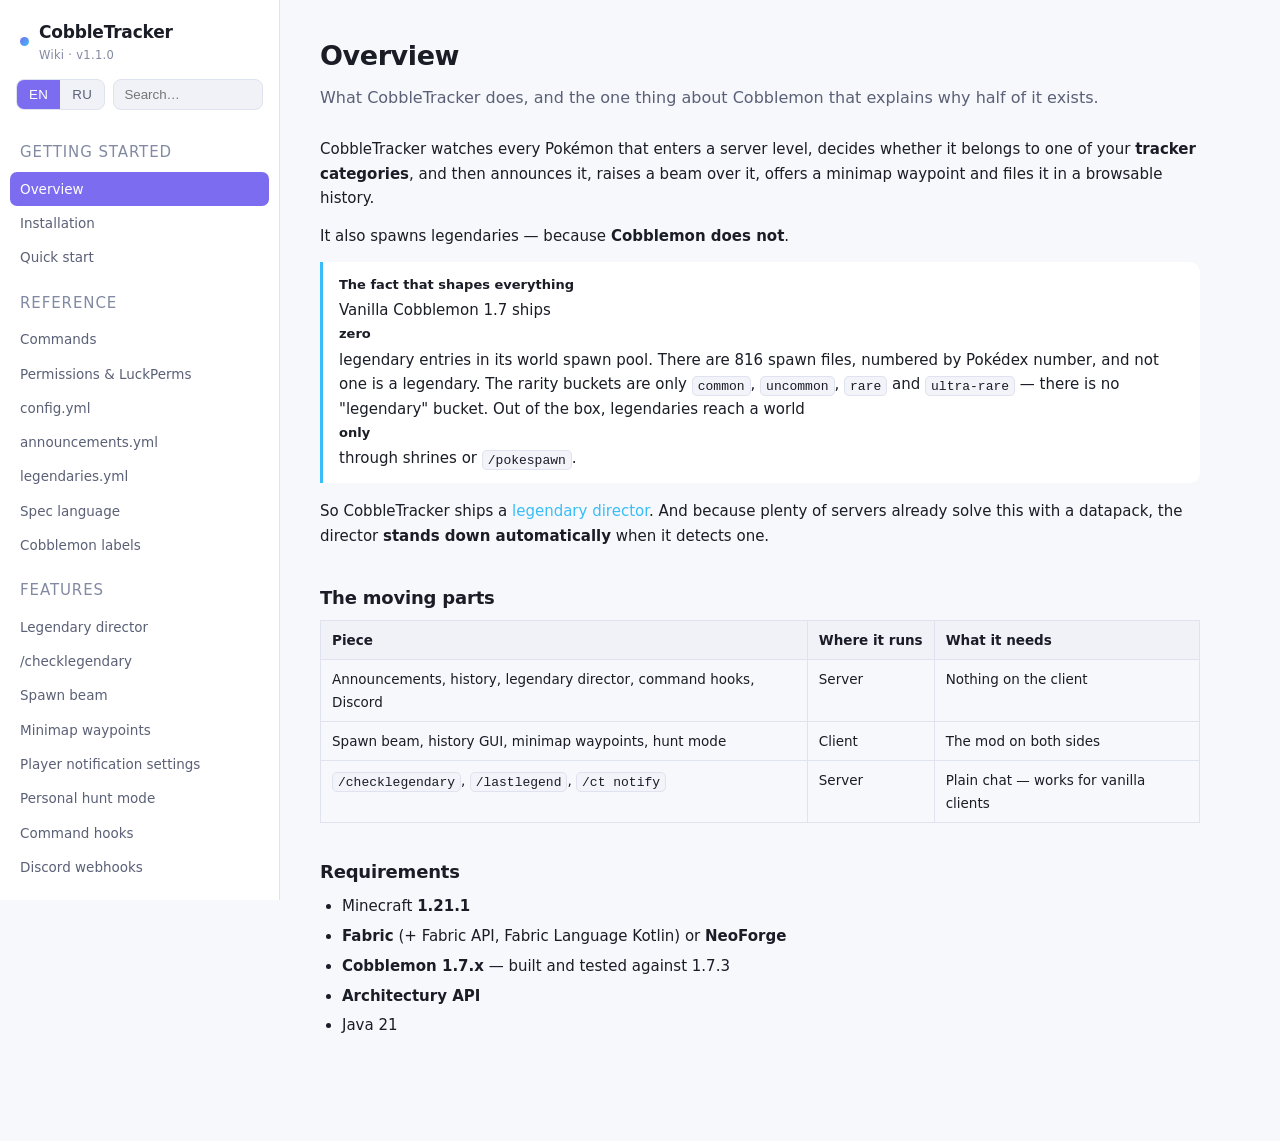
==== docs/index.html @ 52f98e09 "docs: add CobbleTracker wiki site (EN/RU) with all v1.1.0 bug fixes - Fix &amp; entity rendering in " ====
<!doctype html>
<html lang="en">
<head>
<meta charset="utf-8">
<meta name="viewport" content="width=device-width, initial-scale=1">
<title>CobbleTracker Wiki</title>
<meta name="description" content="Full documentation for CobbleTracker — a Cobblemon companion mod for spawn tracking, legendary direction, announcements and history.">
<link rel="icon" href="data:image/svg+xml,%3Csvg xmlns='http://www.w3.org/2000/svg' viewBox='0 0 16 16'%3E%3Ctext y='13' font-size='13'%3E🛰️%3C/text%3E%3C/svg%3E">
<style>
:root{
  --bg:#0f1017; --panel:#161826; --panel2:#1c1f30; --line:#282c42;
  --text:#e6e8f0; --muted:#9aa0b8; --dim:#6f7590;
  --accent:#7c6cf0; --accent2:#38bdf8; --good:#4ade80; --warn:#fbbf24; --bad:#f87171;
  --code-bg:#12141f; --radius:10px;
  --sidebar:280px;
}
@media (prefers-color-scheme: light){
  :root{
    --bg:#f7f8fc; --panel:#ffffff; --panel2:#f0f2f8; --line:#dfe3ef;
    --text:#1a1c26; --muted:#5a6076; --dim:#828aa3;
    --code-bg:#f2f4fa;
  }
}
:root[data-theme="dark"]{
  --bg:#0f1017; --panel:#161826; --panel2:#1c1f30; --line:#282c42;
  --text:#e6e8f0; --muted:#9aa0b8; --dim:#6f7590; --code-bg:#12141f;
}
:root[data-theme="light"]{
  --bg:#f7f8fc; --panel:#ffffff; --panel2:#f0f2f8; --line:#dfe3ef;
  --text:#1a1c26; --muted:#5a6076; --dim:#828aa3; --code-bg:#f2f4fa;
}
*{box-sizing:border-box}
body{
  margin:0; background:var(--bg); color:var(--text);
  font:15px/1.65 ui-sans-serif,system-ui,-apple-system,"Segoe UI",Roboto,Arial,sans-serif;
}
a{color:var(--accent2); text-decoration:none}
a:hover{text-decoration:underline}

/* ---- layout ---- */
.wrap{display:flex; min-height:100vh}
aside{
  width:var(--sidebar); flex:0 0 var(--sidebar); background:var(--panel);
  border-right:1px solid var(--line); position:sticky; top:0; height:100vh;
  overflow-y:auto; padding:18px 0 40px;
}
main{flex:1; min-width:0; padding:34px 40px 90px; max-width:960px}
@media (max-width:900px){
  aside{position:fixed; left:0; top:0; z-index:50; transform:translateX(-100%); transition:transform .2s}
  aside.open{transform:none; box-shadow:0 0 40px rgba(0,0,0,.5)}
  main{padding:70px 18px 60px}
  .menu-btn{display:flex !important}
}

/* ---- sidebar ---- */
.brand{padding:0 20px 14px; display:flex; align-items:center; gap:10px}
.brand h1{font-size:17px; margin:0; letter-spacing:-.2px}
.brand .dot{width:9px;height:9px;border-radius:50%;background:linear-gradient(135deg,var(--accent),var(--accent2))}
.brand small{display:block; color:var(--dim); font-weight:400; font-size:11.5px; letter-spacing:.3px}
.tools{padding:0 16px 14px; display:flex; gap:8px}
.langs{display:flex; background:var(--panel2); border:1px solid var(--line); border-radius:8px; overflow:hidden}
.langs button{
  background:none;border:0;color:var(--muted);padding:6px 12px;cursor:pointer;
  font:600 12px/1 inherit; letter-spacing:.4px
}
.langs button[aria-pressed="true"]{background:var(--accent); color:#fff}
#search{
  flex:1; background:var(--panel2); border:1px solid var(--line); border-radius:8px;
  color:var(--text); padding:7px 10px; font:13px inherit; min-width:0
}
#search:focus{outline:none;border-color:var(--accent)}
nav{padding:0 10px}
nav .grp{
  color:var(--dim); font:600 10.5px/1 inherit; letter-spacing:.9px; text-transform:uppercase;
  padding:16px 10px 7px
}
nav a{
  display:block; padding:6px 10px; border-radius:7px; color:var(--muted);
  font-size:13.5px; text-decoration:none
}
nav a:hover{background:var(--panel2); color:var(--text); text-decoration:none}
nav a.active{background:var(--accent); color:#fff}
nav a.hidden{display:none}
.menu-btn{
  display:none; position:fixed; top:12px; left:12px; z-index:60;
  background:var(--panel); border:1px solid var(--line); color:var(--text);
  width:38px;height:38px;border-radius:9px; cursor:pointer; align-items:center; justify-content:center
}

/* ---- content ---- */
section{display:none; animation:fade .18s ease}
section.on{display:block}
@keyframes fade{from{opacity:0;transform:translateY(4px)}to{opacity:1;transform:none}}
h2{font-size:27px; margin:0 0 6px; letter-spacing:-.4px}
h3{font-size:18px; margin:34px 0 8px; letter-spacing:-.2px; scroll-margin-top:20px}
h4{font-size:14.5px; margin:22px 0 6px; color:var(--text)}
.lede{color:var(--muted); font-size:16px; margin:0 0 26px}
p{margin:0 0 13px}
ul,ol{margin:0 0 13px; padding-left:22px}
li{margin:5px 0}
code{
  background:var(--code-bg); border:1px solid var(--line); border-radius:5px;
  padding:1.5px 5px; font:13px ui-monospace,SFMono-Regular,Consolas,monospace
}
pre{
  background:var(--code-bg); border:1px solid var(--line); border-radius:var(--radius);
  padding:14px 16px; overflow-x:auto; margin:0 0 15px; position:relative
}
pre code{background:none;border:0;padding:0; font-size:12.8px; line-height:1.6; display:block; white-space:pre}
.copy{
  position:absolute; top:8px; right:8px; background:var(--panel2); border:1px solid var(--line);
  color:var(--muted); border-radius:6px; padding:3px 9px; font:600 11px inherit; cursor:pointer; opacity:0
}
pre:hover .copy{opacity:1}
.copy:hover{color:var(--text)}
table{border-collapse:collapse; width:100%; margin:0 0 16px; font-size:13.5px; display:block; overflow-x:auto}
th,td{border:1px solid var(--line); padding:8px 11px; text-align:left; vertical-align:top}
th{background:var(--panel2); font-weight:600; white-space:nowrap}
td code{white-space:nowrap}
.note,.warn,.tip{
  border-left:3px solid var(--accent2); background:var(--panel); border-radius:0 var(--radius) var(--radius) 0;
  padding:12px 16px; margin:0 0 16px
}
.warn{border-left-color:var(--warn)}
.tip{border-left-color:var(--good)}
.note b,.warn b,.tip b{display:block; margin-bottom:3px; font-size:13px}
.note p:last-child,.warn p:last-child,.tip p:last-child{margin-bottom:0}
hr{border:0;border-top:1px solid var(--line); margin:34px 0}
.recipe{border:1px solid var(--line); border-radius:var(--radius); padding:16px 18px; margin:0 0 16px; background:var(--panel)}
.recipe h4{margin-top:0}
.recipe .why{color:var(--muted); font-size:13.5px; margin-bottom:10px}
.pill{
  display:inline-block; background:var(--panel2); border:1px solid var(--line); border-radius:20px;
  padding:2px 10px; font-size:11.5px; color:var(--muted); margin:0 5px 5px 0
}
footer{color:var(--dim); font-size:12.5px; border-top:1px solid var(--line); margin-top:50px; padding-top:18px}
.noresult{color:var(--dim); padding:10px}
</style>
</head>
<body>
<button class="menu-btn" id="menuBtn" aria-label="Menu">☰</button>
<div class="wrap">
  <aside id="aside">
    <div class="brand">
      <span class="dot"></span>
      <h1>CobbleTracker<small id="brandSub">Wiki · v1.1.0</small></h1>
    </div>
    <div class="tools">
      <div class="langs" role="group">
        <button id="btnEn" aria-pressed="true">EN</button>
        <button id="btnRu" aria-pressed="false">RU</button>
      </div>
      <input id="search" type="search" placeholder="Search…" autocomplete="off" aria-label="Search documentation">
    </div>
    <nav id="nav"></nav>
  </aside>
  <main id="main"></main>
</div>

<script src="content-en.js"></script>
<script src="content-ru.js"></script>
<script>
(function(){
  var lang = localStorage.getItem('ct-lang') || ((navigator.language||'').toLowerCase().startsWith('ru') ? 'ru' : 'en');
  if (!WIKI[lang]) lang = 'en';

  var nav = document.getElementById('nav');
  var main = document.getElementById('main');
  var search = document.getElementById('search');

  function render(){
    var data = WIKI[lang];
    document.documentElement.lang = lang;
    document.getElementById('brandSub').textContent = data.subtitle;
    search.placeholder = data.searchPlaceholder;
    document.getElementById('btnEn').setAttribute('aria-pressed', lang==='en');
    document.getElementById('btnRu').setAttribute('aria-pressed', lang==='ru');

    nav.innerHTML = '';
    main.innerHTML = '';
    var lastGroup = null;
    data.sections.forEach(function(s, i){
      if (s.group && s.group !== lastGroup){
        var g = document.createElement('div');
        g.className = 'grp'; g.textContent = s.group;
        nav.appendChild(g); lastGroup = s.group;
      }
      var a = document.createElement('a');
      a.href = '#' + s.id; a.textContent = s.title; a.dataset.id = s.id;
      nav.appendChild(a);

      var sec = document.createElement('section');
      sec.id = s.id;
      sec.innerHTML = '<h2>' + s.title + '</h2>' +
                      (s.lede ? '<p class="lede">' + s.lede + '</p>' : '') + s.body;
      main.appendChild(sec);
    });
    addCopyButtons();
    show(location.hash.slice(1) || data.sections[0].id);
    filter(search.value);
  }

  function show(id){
    var data = WIKI[lang];
    if (!data.sections.some(function(s){return s.id===id;})) id = data.sections[0].id;
    [].forEach.call(main.children, function(sec){ sec.classList.toggle('on', sec.id === id); });
    [].forEach.call(nav.querySelectorAll('a'), function(a){ a.classList.toggle('active', a.dataset.id === id); });
    document.getElementById('aside').classList.remove('open');
    window.scrollTo(0,0);
  }

  function addCopyButtons(){
    [].forEach.call(main.querySelectorAll('pre'), function(pre){
      var b = document.createElement('button');
      b.className='copy'; b.type='button'; b.textContent = WIKI[lang].copy;
      b.onclick = function(){
        navigator.clipboard.writeText(pre.querySelector('code').textContent);
        b.textContent = WIKI[lang].copied;
        setTimeout(function(){ b.textContent = WIKI[lang].copy; }, 1200);
      };
      pre.appendChild(b);
    });
  }

  function filter(q){
    q = (q||'').trim().toLowerCase();
    var any = false;
    WIKI[lang].sections.forEach(function(s){
      var a = nav.querySelector('a[data-id="'+s.id+'"]');
      if (!a) return;
      var hay = (s.title + ' ' + (s.lede||'') + ' ' + s.body).toLowerCase();
      var hit = !q || hay.indexOf(q) !== -1;
      a.classList.toggle('hidden', !hit);
      if (hit) any = true;
    });
    var nr = nav.querySelector('.noresult');
    if (!any && !nr){
      nr = document.createElement('div'); nr.className='noresult';
      nr.textContent = WIKI[lang].noResults; nav.appendChild(nr);
    } else if (any && nr) nr.remove();
  }

  document.getElementById('btnEn').onclick = function(){ lang='en'; localStorage.setItem('ct-lang','en'); render(); };
  document.getElementById('btnRu').onclick = function(){ lang='ru'; localStorage.setItem('ct-lang','ru'); render(); };
  document.getElementById('menuBtn').onclick = function(){ document.getElementById('aside').classList.toggle('open'); };
  search.addEventListener('input', function(){ filter(this.value); });
  window.addEventListener('hashchange', function(){ show(location.hash.slice(1)); });

  render();
})();
</script>
</body>
</html>
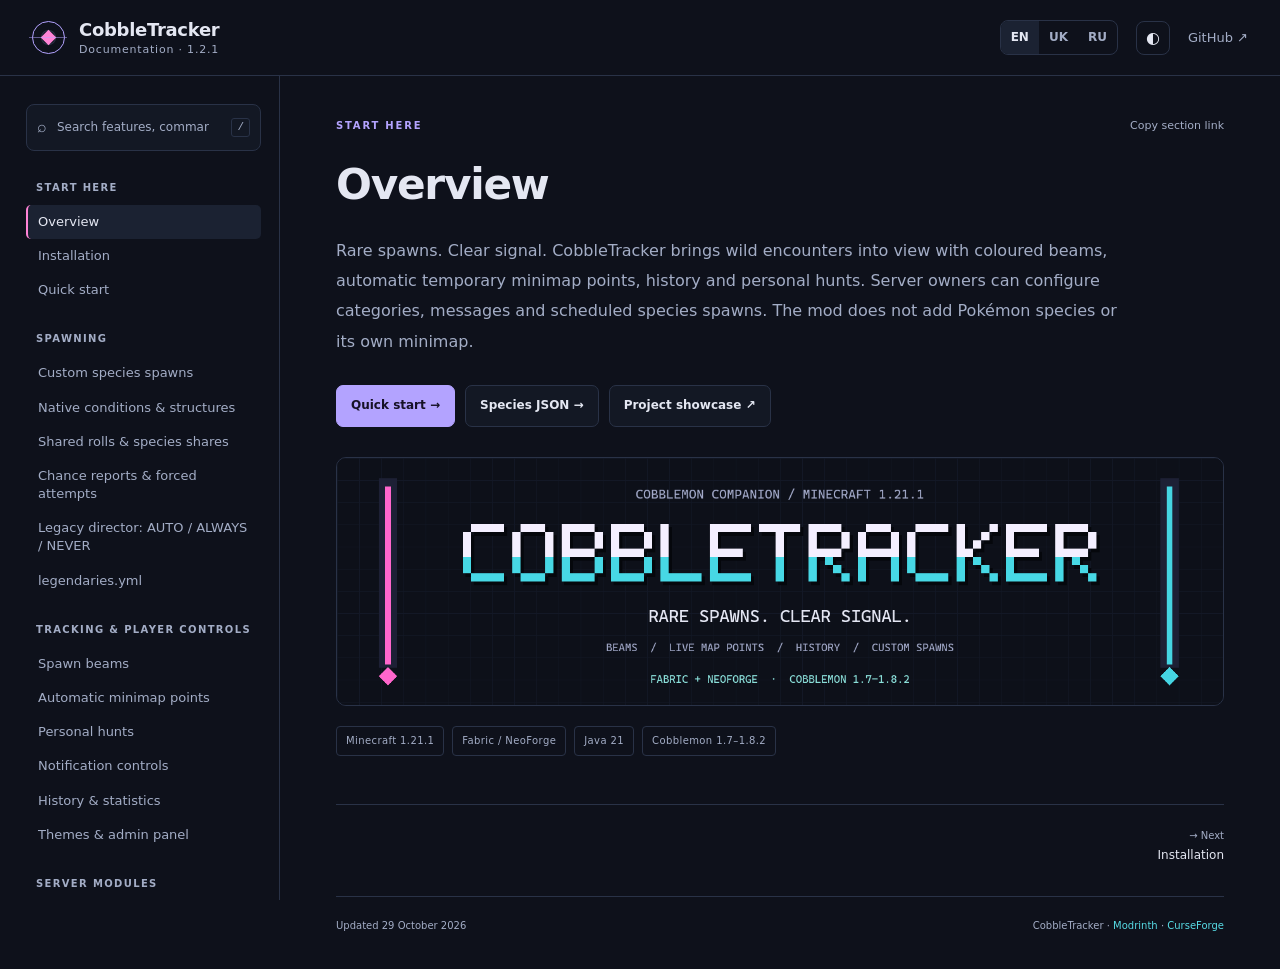
==== commit 0f6b308a: "Release CobbleTracker 1.2.1" ====
--- a/docs/index.html
+++ b/docs/index.html
@@ -1,253 +1,13 @@
-<!doctype html>
-<html lang="en">
-<head>
-<meta charset="utf-8">
-<meta name="viewport" content="width=device-width, initial-scale=1">
-<title>CobbleTracker Wiki</title>
-<meta name="description" content="Full documentation for CobbleTracker — a Cobblemon companion mod for spawn tracking, legendary direction, announcements and history.">
-<link rel="icon" href="data:image/svg+xml,%3Csvg xmlns='http://www.w3.org/2000/svg' viewBox='0 0 16 16'%3E%3Ctext y='13' font-size='13'%3E🛰️%3C/text%3E%3C/svg%3E">
-<style>
-:root{
-  --bg:#0f1017; --panel:#161826; --panel2:#1c1f30; --line:#282c42;
-  --text:#e6e8f0; --muted:#9aa0b8; --dim:#6f7590;
-  --accent:#7c6cf0; --accent2:#38bdf8; --good:#4ade80; --warn:#fbbf24; --bad:#f87171;
-  --code-bg:#12141f; --radius:10px;
-  --sidebar:280px;
-}
-@media (prefers-color-scheme: light){
-  :root{
-    --bg:#f7f8fc; --panel:#ffffff; --panel2:#f0f2f8; --line:#dfe3ef;
-    --text:#1a1c26; --muted:#5a6076; --dim:#828aa3;
-    --code-bg:#f2f4fa;
-  }
-}
-:root[data-theme="dark"]{
-  --bg:#0f1017; --panel:#161826; --panel2:#1c1f30; --line:#282c42;
-  --text:#e6e8f0; --muted:#9aa0b8; --dim:#6f7590; --code-bg:#12141f;
-}
-:root[data-theme="light"]{
-  --bg:#f7f8fc; --panel:#ffffff; --panel2:#f0f2f8; --line:#dfe3ef;
-  --text:#1a1c26; --muted:#5a6076; --dim:#828aa3; --code-bg:#f2f4fa;
-}
-*{box-sizing:border-box}
-body{
-  margin:0; background:var(--bg); color:var(--text);
-  font:15px/1.65 ui-sans-serif,system-ui,-apple-system,"Segoe UI",Roboto,Arial,sans-serif;
-}
-a{color:var(--accent2); text-decoration:none}
-a:hover{text-decoration:underline}
-
-/* ---- layout ---- */
-.wrap{display:flex; min-height:100vh}
-aside{
-  width:var(--sidebar); flex:0 0 var(--sidebar); background:var(--panel);
-  border-right:1px solid var(--line); position:sticky; top:0; height:100vh;
-  overflow-y:auto; padding:18px 0 40px;
-}
-main{flex:1; min-width:0; padding:34px 40px 90px; max-width:960px}
-@media (max-width:900px){
-  aside{position:fixed; left:0; top:0; z-index:50; transform:translateX(-100%); transition:transform .2s}
-  aside.open{transform:none; box-shadow:0 0 40px rgba(0,0,0,.5)}
-  main{padding:70px 18px 60px}
-  .menu-btn{display:flex !important}
-}
-
-/* ---- sidebar ---- */
-.brand{padding:0 20px 14px; display:flex; align-items:center; gap:10px}
-.brand h1{font-size:17px; margin:0; letter-spacing:-.2px}
-.brand .dot{width:9px;height:9px;border-radius:50%;background:linear-gradient(135deg,var(--accent),var(--accent2))}
-.brand small{display:block; color:var(--dim); font-weight:400; font-size:11.5px; letter-spacing:.3px}
-.tools{padding:0 16px 14px; display:flex; gap:8px}
-.langs{display:flex; background:var(--panel2); border:1px solid var(--line); border-radius:8px; overflow:hidden}
-.langs button{
-  background:none;border:0;color:var(--muted);padding:6px 12px;cursor:pointer;
-  font:600 12px/1 inherit; letter-spacing:.4px
-}
-.langs button[aria-pressed="true"]{background:var(--accent); color:#fff}
-#search{
-  flex:1; background:var(--panel2); border:1px solid var(--line); border-radius:8px;
-  color:var(--text); padding:7px 10px; font:13px inherit; min-width:0
-}
-#search:focus{outline:none;border-color:var(--accent)}
-nav{padding:0 10px}
-nav .grp{
-  color:var(--dim); font:600 10.5px/1 inherit; letter-spacing:.9px; text-transform:uppercase;
-  padding:16px 10px 7px
-}
-nav a{
-  display:block; padding:6px 10px; border-radius:7px; color:var(--muted);
-  font-size:13.5px; text-decoration:none
-}
-nav a:hover{background:var(--panel2); color:var(--text); text-decoration:none}
-nav a.active{background:var(--accent); color:#fff}
-nav a.hidden{display:none}
-.menu-btn{
-  display:none; position:fixed; top:12px; left:12px; z-index:60;
-  background:var(--panel); border:1px solid var(--line); color:var(--text);
-  width:38px;height:38px;border-radius:9px; cursor:pointer; align-items:center; justify-content:center
-}
-
-/* ---- content ---- */
-section{display:none; animation:fade .18s ease}
-section.on{display:block}
-@keyframes fade{from{opacity:0;transform:translateY(4px)}to{opacity:1;transform:none}}
-h2{font-size:27px; margin:0 0 6px; letter-spacing:-.4px}
-h3{font-size:18px; margin:34px 0 8px; letter-spacing:-.2px; scroll-margin-top:20px}
-h4{font-size:14.5px; margin:22px 0 6px; color:var(--text)}
-.lede{color:var(--muted); font-size:16px; margin:0 0 26px}
-p{margin:0 0 13px}
-ul,ol{margin:0 0 13px; padding-left:22px}
-li{margin:5px 0}
-code{
-  background:var(--code-bg); border:1px solid var(--line); border-radius:5px;
-  padding:1.5px 5px; font:13px ui-monospace,SFMono-Regular,Consolas,monospace
-}
-pre{
-  background:var(--code-bg); border:1px solid var(--line); border-radius:var(--radius);
-  padding:14px 16px; overflow-x:auto; margin:0 0 15px; position:relative
-}
-pre code{background:none;border:0;padding:0; font-size:12.8px; line-height:1.6; display:block; white-space:pre}
-.copy{
-  position:absolute; top:8px; right:8px; background:var(--panel2); border:1px solid var(--line);
-  color:var(--muted); border-radius:6px; padding:3px 9px; font:600 11px inherit; cursor:pointer; opacity:0
-}
-pre:hover .copy{opacity:1}
-.copy:hover{color:var(--text)}
-table{border-collapse:collapse; width:100%; margin:0 0 16px; font-size:13.5px; display:block; overflow-x:auto}
-th,td{border:1px solid var(--line); padding:8px 11px; text-align:left; vertical-align:top}
-th{background:var(--panel2); font-weight:600; white-space:nowrap}
-td code{white-space:nowrap}
-.note,.warn,.tip{
-  border-left:3px solid var(--accent2); background:var(--panel); border-radius:0 var(--radius) var(--radius) 0;
-  padding:12px 16px; margin:0 0 16px
-}
-.warn{border-left-color:var(--warn)}
-.tip{border-left-color:var(--good)}
-.note b,.warn b,.tip b{display:block; margin-bottom:3px; font-size:13px}
-.note p:last-child,.warn p:last-child,.tip p:last-child{margin-bottom:0}
-hr{border:0;border-top:1px solid var(--line); margin:34px 0}
-.recipe{border:1px solid var(--line); border-radius:var(--radius); padding:16px 18px; margin:0 0 16px; background:var(--panel)}
-.recipe h4{margin-top:0}
-.recipe .why{color:var(--muted); font-size:13.5px; margin-bottom:10px}
-.pill{
-  display:inline-block; background:var(--panel2); border:1px solid var(--line); border-radius:20px;
-  padding:2px 10px; font-size:11.5px; color:var(--muted); margin:0 5px 5px 0
-}
-footer{color:var(--dim); font-size:12.5px; border-top:1px solid var(--line); margin-top:50px; padding-top:18px}
-.noresult{color:var(--dim); padding:10px}
-</style>
-</head>
-<body>
-<button class="menu-btn" id="menuBtn" aria-label="Menu">☰</button>
-<div class="wrap">
-  <aside id="aside">
-    <div class="brand">
-      <span class="dot"></span>
-      <h1>CobbleTracker<small id="brandSub">Wiki · v1.1.0</small></h1>
-    </div>
-    <div class="tools">
-      <div class="langs" role="group">
-        <button id="btnEn" aria-pressed="true">EN</button>
-        <button id="btnRu" aria-pressed="false">RU</button>
-      </div>
-      <input id="search" type="search" placeholder="Search…" autocomplete="off" aria-label="Search documentation">
-    </div>
-    <nav id="nav"></nav>
-  </aside>
-  <main id="main"></main>
-</div>
-
-<script src="content-en.js"></script>
-<script src="content-ru.js"></script>
-<script>
-(function(){
-  var lang = localStorage.getItem('ct-lang') || ((navigator.language||'').toLowerCase().startsWith('ru') ? 'ru' : 'en');
-  if (!WIKI[lang]) lang = 'en';
-
-  var nav = document.getElementById('nav');
-  var main = document.getElementById('main');
-  var search = document.getElementById('search');
-
-  function render(){
-    var data = WIKI[lang];
-    document.documentElement.lang = lang;
-    document.getElementById('brandSub').textContent = data.subtitle;
-    search.placeholder = data.searchPlaceholder;
-    document.getElementById('btnEn').setAttribute('aria-pressed', lang==='en');
-    document.getElementById('btnRu').setAttribute('aria-pressed', lang==='ru');
-
-    nav.innerHTML = '';
-    main.innerHTML = '';
-    var lastGroup = null;
-    data.sections.forEach(function(s, i){
-      if (s.group && s.group !== lastGroup){
-        var g = document.createElement('div');
-        g.className = 'grp'; g.textContent = s.group;
-        nav.appendChild(g); lastGroup = s.group;
-      }
-      var a = document.createElement('a');
-      a.href = '#' + s.id; a.textContent = s.title; a.dataset.id = s.id;
-      nav.appendChild(a);
-
-      var sec = document.createElement('section');
-      sec.id = s.id;
-      sec.innerHTML = '<h2>' + s.title + '</h2>' +
-                      (s.lede ? '<p class="lede">' + s.lede + '</p>' : '') + s.body;
-      main.appendChild(sec);
-    });
-    addCopyButtons();
-    show(location.hash.slice(1) || data.sections[0].id);
-    filter(search.value);
-  }
-
-  function show(id){
-    var data = WIKI[lang];
-    if (!data.sections.some(function(s){return s.id===id;})) id = data.sections[0].id;
-    [].forEach.call(main.children, function(sec){ sec.classList.toggle('on', sec.id === id); });
-    [].forEach.call(nav.querySelectorAll('a'), function(a){ a.classList.toggle('active', a.dataset.id === id); });
-    document.getElementById('aside').classList.remove('open');
-    window.scrollTo(0,0);
-  }
-
-  function addCopyButtons(){
-    [].forEach.call(main.querySelectorAll('pre'), function(pre){
-      var b = document.createElement('button');
-      b.className='copy'; b.type='button'; b.textContent = WIKI[lang].copy;
-      b.onclick = function(){
-        navigator.clipboard.writeText(pre.querySelector('code').textContent);
-        b.textContent = WIKI[lang].copied;
-        setTimeout(function(){ b.textContent = WIKI[lang].copy; }, 1200);
-      };
-      pre.appendChild(b);
-    });
-  }
-
-  function filter(q){
-    q = (q||'').trim().toLowerCase();
-    var any = false;
-    WIKI[lang].sections.forEach(function(s){
-      var a = nav.querySelector('a[data-id="'+s.id+'"]');
-      if (!a) return;
-      var hay = (s.title + ' ' + (s.lede||'') + ' ' + s.body).toLowerCase();
-      var hit = !q || hay.indexOf(q) !== -1;
-      a.classList.toggle('hidden', !hit);
-      if (hit) any = true;
-    });
-    var nr = nav.querySelector('.noresult');
-    if (!any && !nr){
-      nr = document.createElement('div'); nr.className='noresult';
-      nr.textContent = WIKI[lang].noResults; nav.appendChild(nr);
-    } else if (any && nr) nr.remove();
-  }
-
-  document.getElementById('btnEn').onclick = function(){ lang='en'; localStorage.setItem('ct-lang','en'); render(); };
-  document.getElementById('btnRu').onclick = function(){ lang='ru'; localStorage.setItem('ct-lang','ru'); render(); };
-  document.getElementById('menuBtn').onclick = function(){ document.getElementById('aside').classList.toggle('open'); };
-  search.addEventListener('input', function(){ filter(this.value); });
-  window.addEventListener('hashchange', function(){ show(location.hash.slice(1)); });
-
-  render();
-})();
-</script>
-</body>
-</html>
+<!doctype html>
+<html lang="en" data-theme="dark"><head>
+<meta charset="utf-8"><meta name="viewport" content="width=device-width,initial-scale=1">
+<title>CobbleTracker — Documentation</title>
+<meta name="description" content="Install and configure CobbleTracker: rare spawn beams, automatic minimap points, hunts, native species spawns and server placeholders for Cobblemon.">
+<meta property="og:title" content="CobbleTracker — Rare spawns. Clear signal."><meta property="og:image" content="https://raw.githubusercontent.com/Tausvokse/cobbletracker/main/docs/assets/cobbletracker-header.png">
+<link rel="icon" type="image/svg+xml" href="assets/favicon.svg"><link rel="stylesheet" href="wiki.css?v=20261022">
+<script src="content-en.js?v=20261022" defer></script><script src="content-uk.js?v=20261022" defer></script><script src="content-ru.js?v=20261022" defer></script><script src="wiki.js?v=20261022" defer></script>
+</head><body>
+<a class="skip" href="#main">Skip to content</a>
+<header class="topbar"><button id="menuBtn" class="icon-button menu-button" type="button" aria-controls="sidebar" aria-expanded="false" aria-label="Open navigation">☰</button><a class="brand" href="#overview"><span class="radar" aria-hidden="true"></span><span>CobbleTracker<small id="brandSub">Documentation · 1.2.1</small></span></a><div class="top-actions"><div class="languages" role="group" aria-label="Documentation language"><button type="button" data-lang="en" aria-pressed="true" lang="en">EN</button><button type="button" data-lang="uk" aria-pressed="false" lang="uk">UK</button><button type="button" data-lang="ru" aria-pressed="false" lang="ru">RU</button></div><button id="themeBtn" class="icon-button" type="button" aria-label="Toggle colour theme">◐</button><a class="github-link" href="https://github.com/Tausvokse/cobbletracker">GitHub ↗</a></div></header>
+<div class="layout"><aside id="sidebar" class="sidebar"><label class="search-box"><span aria-hidden="true">⌕</span><input id="search" type="search" aria-label="Search documentation" placeholder="Search features, commands, config…" autocomplete="off"><kbd>/</kbd></label><nav id="nav" aria-label="Documentation sections"></nav><p id="noResults" class="no-results" hidden></p><a class="sidebar-footer" href="showcase.html">CobbleTracker showcase ↗</a></aside><button id="backdrop" class="backdrop" type="button" aria-label="Close navigation" hidden></button><main id="main" tabindex="-1"><div class="article-heading"><span id="breadcrumb" class="eyebrow"></span><button id="linkBtn" class="text-button" type="button">Copy section link</button></div><article id="article"><noscript><h1>CobbleTracker documentation</h1><p>Enable JavaScript or browse the <a href="https://github.com/Tausvokse/cobbletracker/tree/main/docs">static guides on GitHub</a>.</p></noscript></article><nav id="pager" class="pager" aria-label="Adjacent sections"></nav><footer class="page-footer"><span id="updated"></span><span>CobbleTracker · <a href="https://modrinth.com/mod/cobbletracker">Modrinth</a> · <a href="https://www.curseforge.com/minecraft/mc-mods/cobbletracker">CurseForge</a></span></footer></main></div><div id="status" class="status" role="status" aria-live="polite"></div>
+</body></html>
--- a/docs/wiki.css
+++ b/docs/wiki.css
@@ -0,0 +1,8 @@
+:root{color-scheme:dark;--bg:#0e111b;--panel:#131824;--raised:#1b2232;--line:#293247;--text:#e4e7f2;--muted:#a3adc6;--accent:#b3a3ff;--cyan:#57dbe5;--pink:#ff83d6;--code:#111725;--header:76px}
+:root[data-theme=light]{color-scheme:light;--bg:#fafbff;--panel:#f0f3fb;--raised:#e8edf8;--line:#d2daed;--text:#1a2338;--muted:#53627f;--accent:#6348c6;--cyan:#126b85;--pink:#aa2878;--code:#eef1f8}
+*{box-sizing:border-box}body{margin:0;background:var(--bg);color:var(--text);font:16px/1.8 system-ui,-apple-system,"Segoe UI",sans-serif}a{color:var(--cyan);text-decoration:none}a:hover{text-decoration:underline}button,input{font:inherit}button{cursor:pointer}button:focus-visible,a:focus-visible,input:focus-visible{outline:2px solid var(--cyan);outline-offset:4px}[hidden]{display:none!important}.skip{position:fixed;left:16px;top:-80px;z-index:100;background:var(--raised);padding:10px 20px}.skip:focus{top:10px}.topbar{height:var(--header);position:sticky;top:0;z-index:40;background:var(--bg);border-bottom:1px solid var(--line);display:flex;align-items:center;justify-content:space-between;padding:0 32px;gap:18px}.brand{display:flex;align-items:center;gap:14px;color:var(--text);font-size:18px;font-weight:750;line-height:1.4;letter-spacing:-.3px}.brand:hover{text-decoration:none}.brand small{display:block;font-size:11px;color:var(--muted);font-weight:500;letter-spacing:.8px}.radar{width:33px;height:33px;border:1px solid var(--accent);border-radius:50%;position:relative;display:block;background:radial-gradient(circle,transparent 6px,var(--line) 7px,transparent 8px)}.radar:before{content:"";position:absolute;width:11px;height:11px;background:var(--pink);left:10px;top:10px;transform:rotate(45deg)}.radar:after{content:"";position:absolute;width:38px;height:1px;background:var(--accent);left:-4px;top:15px;opacity:.5}.top-actions{display:flex;align-items:center;gap:18px}.languages{display:flex;border:1px solid var(--line);border-radius:8px;overflow:hidden}.languages button{background:none;border:0;color:var(--muted);font-size:12px;font-weight:700;padding:6px 10px}.languages button[aria-pressed=true]{background:var(--raised);color:var(--text)}.icon-button{width:34px;height:34px;background:none;border:1px solid var(--line);border-radius:8px;color:var(--text);line-height:1}.github-link{font-size:13px;color:var(--muted)}.menu-button{display:none}.layout{display:grid;grid-template-columns:280px minmax(0,1fr);max-width:1440px;margin:auto}.sidebar{height:calc(100vh - var(--header));position:sticky;top:var(--header);border-right:1px solid var(--line);padding:28px 18px 28px 26px;overflow-y:auto;scrollbar-width:thin}.search-box{display:flex;align-items:center;gap:8px;padding:8px 10px;border:1px solid var(--line);background:var(--panel);border-radius:8px;margin-bottom:28px;color:var(--muted)}.search-box input{min-width:0;width:100%;font-size:12px;background:none;border:0;color:var(--text);outline:none}.search-box input::placeholder{color:var(--muted)}kbd{border:1px solid var(--line);border-radius:3px;padding:0 5px;font:11px/1.6 monospace}.nav-group{margin:0 0 23px}.nav-group h2{font-size:10px;letter-spacing:1.35px;text-transform:uppercase;color:var(--muted);font-weight:750;margin:0 0 8px 10px}.nav-group a{display:block;font-size:13px;line-height:1.4;color:var(--muted);padding:8px 10px;border-radius:5px;border-left:2px solid transparent}.nav-group a:hover{background:var(--raised);color:var(--text);text-decoration:none}.nav-group a[aria-current=page]{background:var(--raised);border-left-color:var(--pink);color:var(--text)}.sidebar-footer{font-size:12px;border-top:1px solid var(--line);padding:20px 10px 0;display:block}.no-results{font-size:13px;color:var(--muted)}main{min-width:0;width:100%;max-width:1060px;padding:40px 56px 34px}.article-heading{display:flex;justify-content:space-between;gap:12px;align-items:center;margin-bottom:24px}.eyebrow{font-size:10px;font-weight:700;letter-spacing:1.8px;text-transform:uppercase;color:var(--accent)}.text-button{padding:0;background:none;border:0;font-size:11px;color:var(--muted)}h1{font-size:clamp(29px,3.3vw,43px);letter-spacing:-1.25px;line-height:1.18;margin:0 0 26px;font-weight:760}.section-content>p{font-size:16px;line-height:1.9;max-width:78ch;color:var(--muted)}.section-content p b,.section-content p strong{color:var(--text)}code{font:12.5px/1.7 Consolas,"Cascadia Mono",monospace;background:var(--raised);padding:3px 5px;border-radius:4px;color:var(--text);overflow-wrap:anywhere}pre{position:relative;background:var(--code);border:1px solid var(--line);padding:22px 22px 26px;border-radius:10px;max-height:560px;overflow:auto;white-space:pre;scrollbar-width:thin}pre code{background:none;padding:0;white-space:pre;font-size:12px;overflow-wrap:normal}pre .copy{position:sticky;top:0;float:right;margin:-7px -8px 0 15px;background:var(--raised);color:var(--muted);font-size:10px;border:1px solid var(--line);border-radius:5px;padding:4px 8px}.hero-links{display:flex;flex-wrap:wrap;gap:10px;margin:28px 0}.hero-links a{display:block;border:1px solid var(--line);border-radius:7px;font-size:12px;font-weight:650;padding:9px 14px;background:var(--panel);color:var(--text)}.hero-links .primary{background:var(--accent);color:#161126;border-color:var(--accent)}.hero-art{display:block;width:100%;height:auto;border:1px solid var(--line);border-radius:10px;margin:30px 0 20px}.chips{display:flex;flex-wrap:wrap;gap:8px}.chips span{font-size:10px;letter-spacing:.4px;border:1px solid var(--line);border-radius:4px;padding:5px 9px;color:var(--muted)}.table-wrap{overflow:auto;margin:26px 0;border:1px solid var(--line);border-radius:9px}table{border-collapse:collapse;width:100%;text-align:left;font-size:12px}th{background:var(--panel);color:var(--text);font-weight:650}th,td{padding:13px 16px;border-bottom:1px solid var(--line);vertical-align:top}tr:last-child td{border-bottom:0}td{color:var(--muted)}td code{font-size:11px}.note{padding:16px 18px;border-left:3px solid var(--cyan);background:var(--panel);font-size:13px;color:var(--muted);margin:24px 0}.math{display:flex;align-items:center;gap:32px;border:1px solid var(--line);border-radius:10px;background:var(--panel);padding:26px;margin:28px 0}.math span{font:23px/1.5 Consolas,monospace;color:var(--pink)}.math small{display:block;font:11px/2 system-ui;color:var(--muted)}.math>b{font-size:30px;color:var(--cyan)}details{margin:24px 0;border:1px solid var(--line);border-radius:8px;padding:12px 16px}summary{cursor:pointer;font-size:13px;color:var(--accent)}details pre{margin-bottom:0}.pager{border-top:1px solid var(--line);margin-top:48px;padding-top:22px;display:flex;justify-content:space-between;gap:12px}.pager a{display:flex;flex-direction:column;font-size:12px;max-width:48%;color:var(--text)}.pager a:last-child{text-align:right;margin-left:auto}.pager small{color:var(--muted);font-size:10px}.page-footer{border-top:1px solid var(--line);margin-top:30px;padding-top:20px;font-size:10px;color:var(--muted);display:flex;justify-content:space-between;flex-wrap:wrap;gap:10px}.status{position:fixed;bottom:22px;left:50%;transform:translateX(-50%);font-size:12px;background:var(--raised);border:1px solid var(--line);color:var(--text);padding:7px 15px;border-radius:8px;z-index:80;pointer-events:none;opacity:0;transition:opacity .12s}.status.show{opacity:1}.backdrop{display:none}
+@media(min-width:1500px){main{padding-left:72px;padding-right:72px}}
+@media(max-width:920px){:root{--header:66px}.topbar{padding:0 16px;gap:12px}.top-actions{gap:10px}.github-link{display:none}.menu-button{display:block;flex-shrink:0}.brand{font-size:15px;gap:9px}.radar{width:29px;height:29px}.radar:before{left:8px;top:8px}.radar:after{top:13px;width:33px}.brand small{font-size:9px}.layout{display:block}.sidebar{position:fixed;top:var(--header);left:0;bottom:0;height:auto;width:280px;background:var(--bg);z-index:35;transform:translateX(-101%);transition:transform .15s}.sidebar.open{transform:translateX(0)}.backdrop:not([hidden]){display:block;position:fixed;inset:var(--header) 0 0 0;background:#0008;border:0;z-index:30}main{padding:28px 22px 30px;max-width:850px;margin:auto}.article-heading{margin-bottom:22px}.math{gap:16px;padding:18px}.math span{font-size:18px}.languages button{padding:6px 8px}}
+@media(max-width:420px){.topbar{padding:0 11px;gap:8px}.radar{display:none}.brand small{font-size:8px}.top-actions{gap:7px}.icon-button{width:30px;height:30px}.languages button{padding:6px}.text-button{max-width:115px}.hero-links{gap:7px}.hero-links a{padding:8px 10px;font-size:11px}h1{letter-spacing:-.7px}main{padding-left:16px;padding-right:16px}pre{padding:18px 14px}th,td{padding:10px}.page-footer{font-size:9px}}
+@media(prefers-reduced-motion:reduce){*{transition:none!important;scroll-behavior:auto!important}}
+.pager a[data-direction=previous]{text-align:left;margin-left:0}.pager a[data-direction=next]{text-align:right;margin-left:auto}
